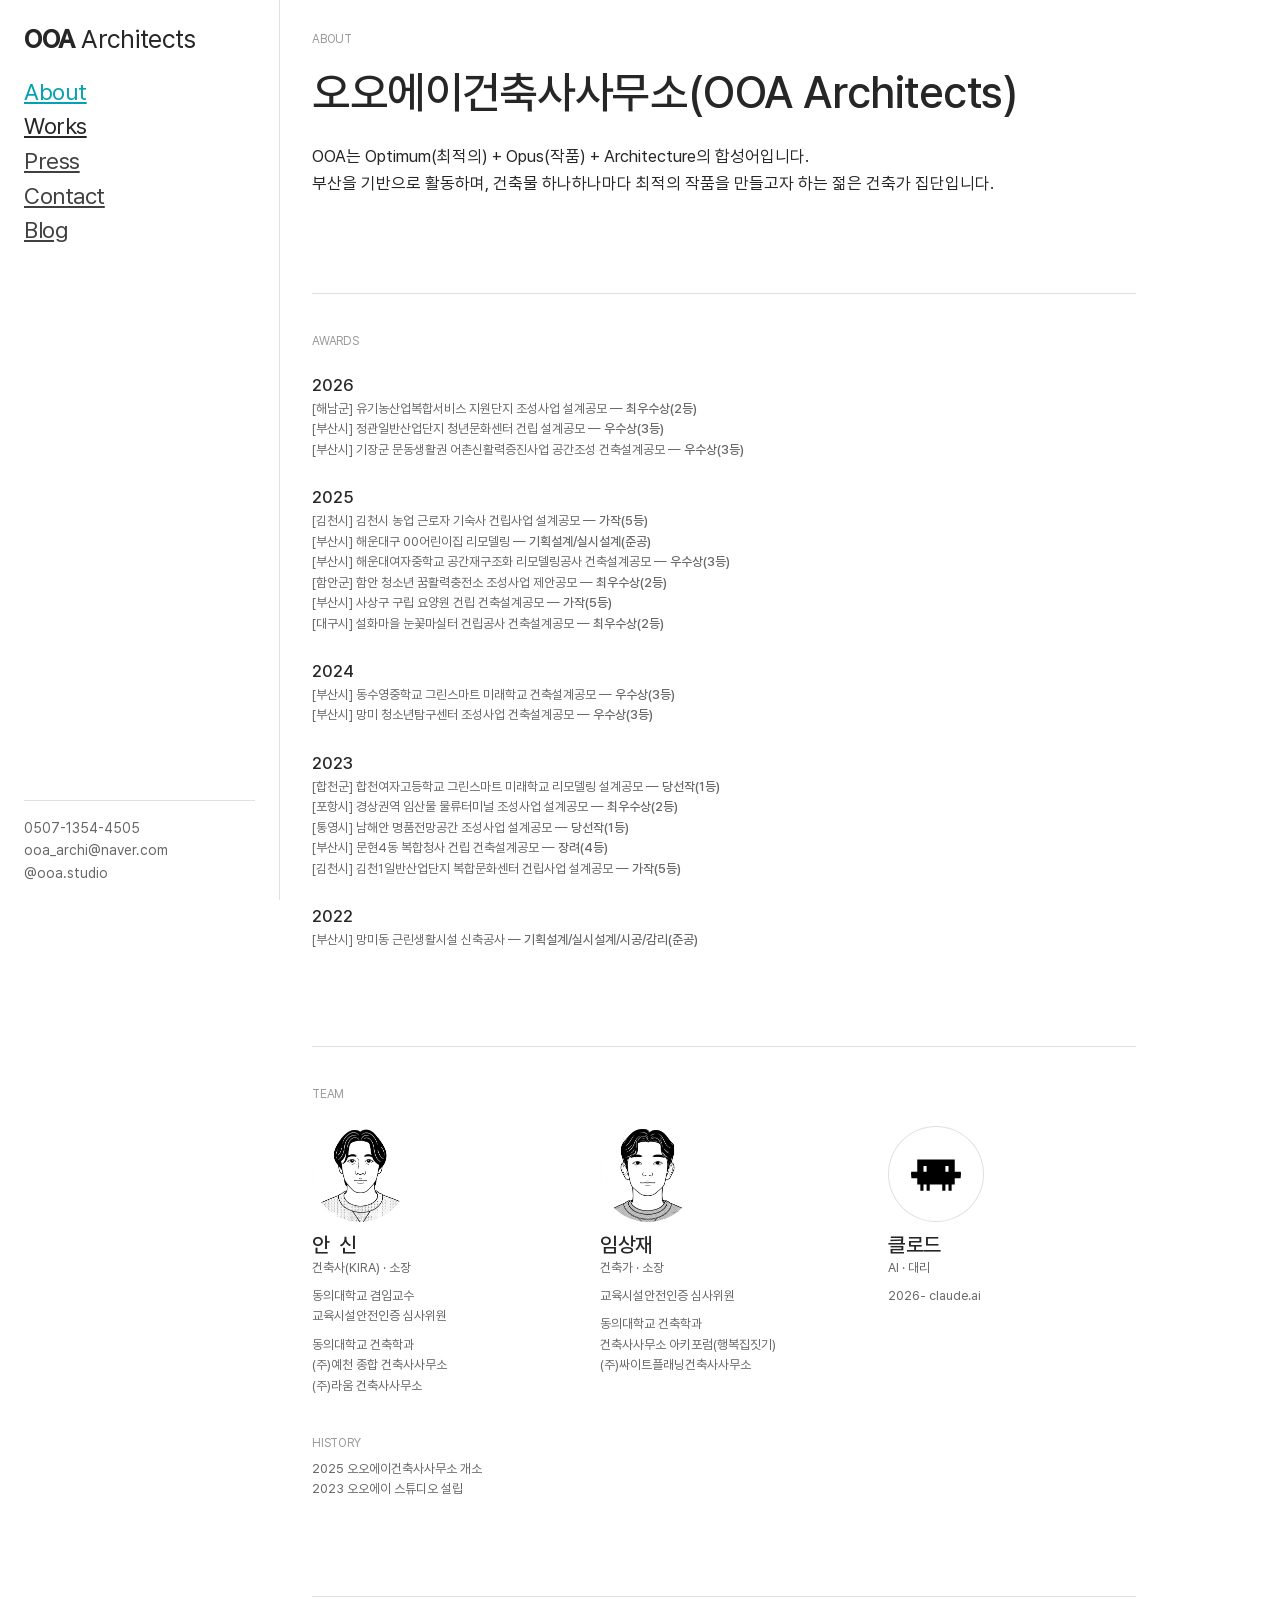
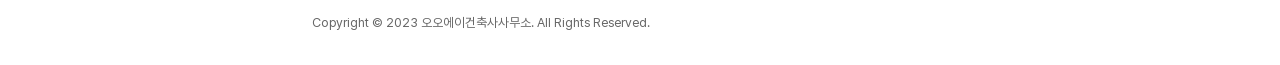
==== about.html @ 432d564a "SEO: 5개 페이지 title·description에 부산 건축설계 키워드 반영 Co-Authored-By: Claude Sonnet 5.5 <noreply@anthropic.c" ====
<!DOCTYPE html>
<html lang="ko">
<head>
  <meta charset="UTF-8" />
  <meta name="viewport" content="width=device-width, initial-scale=1.0" />
  <title>About — 부산 건축사사무소 | 오오에이건축사사무소 OOA Architects</title>
  <meta name="description" content="오오에이건축사사무소(OOA Architects) 소개. Optimum(최적의) + Opus(작품) + Architects, 부산을 기반으로 활동하는 건축사사무소의 수상 이력과 구성원을 소개합니다." />
  <link rel="canonical" href="https://www.ooa-architects.com/about.html" />

  <meta property="og:type" content="website" />
  <meta property="og:site_name" content="오오에이건축사사무소 OOA Architects" />
  <meta property="og:locale" content="ko_KR" />
  <meta property="og:url" content="https://www.ooa-architects.com/about.html" />
  <meta property="og:title" content="About — 부산 건축사사무소 | 오오에이건축사사무소 OOA Architects" />
  <meta property="og:description" content="오오에이건축사사무소(OOA Architects) 소개. Optimum(최적의) + Opus(작품) + Architects, 부산을 기반으로 활동하는 건축사사무소의 수상 이력과 구성원을 소개합니다." />
  <meta property="og:image" content="https://www.ooa-architects.com/images/brand/og-cover.jpg" />
  <meta name="twitter:card" content="summary_large_image" />
  <meta name="twitter:title" content="About — 부산 건축사사무소 | 오오에이건축사사무소 OOA Architects" />
  <meta name="twitter:description" content="부산 건축사사무소 오오에이건축사사무소(OOA Architects) 소개." />
  <meta name="twitter:image" content="https://www.ooa-architects.com/images/brand/og-cover.jpg" />

  <link rel="icon" type="image/png" sizes="32x32" href="favicon-32x32.png" />
  <link rel="icon" type="image/png" sizes="16x16" href="favicon-16x16.png" />
  <link rel="apple-touch-icon" sizes="180x180" href="apple-touch-icon.png" />

  <link rel="stylesheet" href="css/style.css" />
</head>
<body>
  <div class="app-shell">
    <button class="sidebar-toggle" aria-label="메뉴 열기" aria-expanded="false" aria-controls="sidebar">
      <span></span><span></span><span></span>
    </button>

    <aside class="sidebar" id="sidebar">
      <div class="sidebar-top">
        <a class="logo" href="./"><span class="logo-strong">OOA</span> Architects</a>
      </div>

      <nav class="nav-main" aria-label="주 메뉴">
        <a href="about.html" aria-current="page">About</a>

        <details class="nav-tree">
        <summary>Works</summary>

        <details class="nav-category">
          <summary>주거·상업시설</summary>
          <ul class="project-list">
            <li><a href="project.html#07-byeolbit-village-guesthouse">별빛마을 게스트하우스</a></li>
            <li><a href="project.html#03-wondong-second-house">원동 세컨하우스</a></li>
            <li><a href="project.html#02-hwamyeong-mixed-use-house">화명 상가주택</a></li>
            <li><a href="project.html#01-mangmi-neighborhood-facility">망미 근린생활시설</a></li>
          </ul>
        </details>

        <details class="nav-category">
          <summary>문화·커뮤니티시설</summary>
          <ul class="project-list">
            <li><a href="project.html#33-jeonggwan-youth-culture-center">정관일반산업단지 청년문화센터</a></li>
            <li><a href="project.html#32-seosan-naepo-art-village">내포-서산 창작예술촌</a></li>
            <li><a href="project.html#31-mundong-fishing-village-revitalization">문동생활권 어촌신활력증진 공간조성</a></li>
            <li><a href="project.html#26-jangma-basic-living-hub">장마면 기초생활거점</a></li>
            <li><a href="project.html#19-seolhwa-village-snow-rest-area">설화마을 눈꽃마실터</a></li>
            <li><a href="project.html#17-sancheong-happiness-culture-center">산청 행복문화센터</a></li>
            <li><a href="project.html#12-mangmi-youth-center">망미 청소년탐구센터</a></li>
            <li><a href="project.html#11-hapcheon-meteorite-crater-center">합천운석충돌구 거점센터</a></li>
            <li><a href="project.html#08-namhaean-viewpoint">남해안 명품전망공간</a></li>
            <li><a href="project.html#05-gimcheon-culture-center">김천1일반산업단지 복합문화센터</a></li>
          </ul>
        </details>

        <details class="nav-category">
          <summary>교육시설</summary>
          <ul class="project-list">
            <li><a href="project.html#29-haeundae-girls-middle-school">해운대여자중학교 공간재구조화</a></li>
            <li><a href="project.html#23-yongam-elementary-hall">용암초등학교 다목적강당</a></li>
            <li><a href="project.html#16-yangdong-elementary-hall">양동초등학교 다목적강당</a></li>
            <li><a href="project.html#15-seokgeumsan-middle-school">석금산중학교 교사동</a></li>
            <li><a href="project.html#13-dongsuyeong-middle-school">동수영중학교 그린스마트미래학교</a></li>
            <li><a href="project.html#09-hapcheon-girls-high-school">합천여자고등학교 그린스마트 미래학교</a></li>
          </ul>
        </details>

        <details class="nav-category">
          <summary>복지·돌봄시설</summary>
          <ul class="project-list">
            <li><a href="project.html#30-gimcheon-farm-worker-dormitory">농업 근로자 기숙사</a></li>
            <li><a href="project.html#28-sinseon-group-home">신선 그룹홈</a></li>
            <li><a href="project.html#27-geochang-postpartum-care-center">공공산후조리원 및 행복맘센터</a></li>
            <li><a href="project.html#25-haman-youth-dream-station">청소년 꿈활력충전소</a></li>
            <li><a href="project.html#22-sasang-nursing-home">사상구 구립요양원</a></li>
            <li><a href="project.html#21-ibanseong-welfare-center">이반성면 종합복지회관</a></li>
            <li><a href="project.html#04-namsan-silver-community">남산지구 실버커뮤니티 교류공간</a></li>
          </ul>
        </details>

        <details class="nav-category">
          <summary>공공청사·안전시설</summary>
          <ul class="project-list">
            <li><a href="project.html#24-geumseong-dong-community-center">금성동 행정복지센터</a></li>
            <li><a href="project.html#20-suyeong-dong-community-center">수영동 행정복지센터</a></li>
            <li><a href="project.html#14-sujeong-119-safety-center">수정119안전센터</a></li>
            <li><a href="project.html#06-munhyeon-complex-government-building">문현4동 복합청사</a></li>
          </ul>
        </details>

        <details class="nav-category">
          <summary>산업·물류시설</summary>
          <ul class="project-list">
            <li><a href="project.html#34-haenam-organic-industry-complex">유기농산업복합서비스 지원단지</a></li>
            <li><a href="project.html#18-sangpyeong-industrial-remodel">상평산단 휴폐업공장 리모델링</a></li>
            <li><a href="project.html#10-pohang-agri-logistics-terminal">경상권역 임산물 물류터미널</a></li>
          </ul>
        </details>

      </details>

        <a href="press.html">Press</a>
        <a href="contact.html">Contact</a>
        <a href="https://blog.naver.com/ooa_architects" target="_blank" rel="noopener noreferrer">Blog</a>
      </nav>

      <div class="sidebar-contact">
        <p>0507-1354-4505</p>
        <p><a href="mailto:ooa_archi@naver.com">ooa_archi@naver.com</a></p>
        <p><a href="https://www.instagram.com/ooa.studio" target="_blank" rel="noopener">@ooa.studio</a></p>
      </div>
    </aside>

    <main class="page-content">
      <div class="content-col">
        <section class="section" aria-label="사무소 소개">
          <p class="eyebrow">About</p>
          <h1 class="heading-lg" style="margin-top: 0.5em;">오오에이건축사사무소(OOA Architects)</h1>
          <p class="body-copy" style="margin-top: var(--space-3); word-break: keep-all; max-width: none;">
            OOA는 Optimum(최적의) + Opus(작품) + Architecture의 합성어입니다.<br />
            부산을 기반으로 활동하며, 건축물 하나하나마다 최적의 작품을 만들고자 하는 젊은 건축가 집단입니다.
          </p>
        </section>

        <hr class="divider" />

        <section class="section" aria-label="수상 이력">
          <p class="eyebrow">Awards</p>

          <div style="margin-top: var(--space-3);">
            <p class="body-copy" style="font-weight: 500;">2026</p>
            <p class="award-line small-print"><span>[해남군] 유기농산업복합서비스 지원단지 조성사업 설계공모 — <strong class="award-grade">최우수상(2등)</strong></span></p>
            <p class="award-line small-print"><span>[부산시] 정관일반산업단지 청년문화센터 건립 설계공모 — <strong class="award-grade">우수상(3등)</strong></span></p>
            <p class="award-line small-print"><span>[부산시] 기장군 문동생활권 어촌신활력증진사업 공간조성 건축설계공모 — <strong class="award-grade">우수상(3등)</strong></span></p>
          </div>

          <div style="margin-top: var(--space-3);">
            <p class="body-copy" style="font-weight: 500;">2025</p>
            <p class="award-line small-print"><span>[김천시] 김천시 농업 근로자 기숙사 건립사업 설계공모 — <strong class="award-grade">가작(5등)</strong></span></p>
            <p class="award-line small-print"><span>[부산시] 해운대구 00어린이집 리모델링 — <strong class="award-grade">기획설계/실시설계(준공)</strong></span></p>
            <p class="award-line small-print"><span>[부산시] 해운대여자중학교 공간재구조화 리모델링공사 건축설계공모 — <strong class="award-grade">우수상(3등)</strong></span></p>
            <p class="award-line small-print"><span>[함안군] 함안 청소년 꿈활력충전소 조성사업 제안공모 — <strong class="award-grade">최우수상(2등)</strong></span></p>
            <p class="award-line small-print"><span>[부산시] 사상구 구립 요양원 건립 건축설계공모 — <strong class="award-grade">가작(5등)</strong></span></p>
            <p class="award-line small-print"><span>[대구시] 설화마을 눈꽃마실터 건립공사 건축설계공모 — <strong class="award-grade">최우수상(2등)</strong></span></p>
          </div>

          <div style="margin-top: var(--space-3);">
            <p class="body-copy" style="font-weight: 500;">2024</p>
            <p class="award-line small-print"><span>[부산시] 동수영중학교 그린스마트 미래학교 건축설계공모 — <strong class="award-grade">우수상(3등)</strong></span></p>
            <p class="award-line small-print"><span>[부산시] 망미 청소년탐구센터 조성사업 건축설계공모 — <strong class="award-grade">우수상(3등)</strong></span></p>
          </div>

          <div style="margin-top: var(--space-3);">
            <p class="body-copy" style="font-weight: 500;">2023</p>
            <p class="award-line small-print"><span>[합천군] 합천여자고등학교 그린스마트 미래학교 리모델링 설계공모 — <strong class="award-grade">당선작(1등)</strong></span></p>
            <p class="award-line small-print"><span>[포항시] 경상권역 임산물 물류터미널 조성사업 설계공모 — <strong class="award-grade">최우수상(2등)</strong></span></p>
            <p class="award-line small-print"><span>[통영시] 남해안 명품전망공간 조성사업 설계공모 — <strong class="award-grade">당선작(1등)</strong></span></p>
            <p class="award-line small-print"><span>[부산시] 문현4동 복합청사 건립 건축설계공모 — <strong class="award-grade">장려(4등)</strong></span></p>
            <p class="award-line small-print"><span>[김천시] 김천1일반산업단지 복합문화센터 건립사업 설계공모 — <strong class="award-grade">가작(5등)</strong></span></p>
          </div>

          <div style="margin-top: var(--space-3);">
            <p class="body-copy" style="font-weight: 500;">2022</p>
            <p class="award-line small-print"><span>[부산시] 망미동 근린생활시설 신축공사 — <strong class="award-grade">기획설계/실시설계/시공/감리(준공)</strong></span></p>
          </div>
        </section>

        <hr class="divider" />

        <section class="section" aria-label="팀 소개">
          <p class="eyebrow">Team</p>

          <div class="team-row" style="margin-top: var(--space-3);">
            <div>
              <img class="team-avatar" src="images/team/ahn-shin.png" alt="안신" />
              <h3 class="heading-md" style="font-size: 1.3rem;">안&nbsp;&nbsp;신</h3>
              <p class="small-print">건축사(KIRA) · 소장</p>
              <p class="small-print" style="margin-top: var(--space-1);">동의대학교 겸임교수</p>
              <p class="small-print">교육시설안전인증 심사위원</p>
              <p class="small-print" style="margin-top: var(--space-1);">동의대학교 건축학과</p>
              <p class="small-print">(주)예천 종합 건축사사무소</p>
              <p class="small-print">(주)라움 건축사사무소</p>
            </div>

            <div>
              <img class="team-avatar" src="images/team/lim-sangjae.png" alt="임상재" />
              <h3 class="heading-md" style="font-size: 1.3rem;">임상재</h3>
              <p class="small-print">건축가 · 소장</p>
              <p class="small-print" style="margin-top: var(--space-1);">교육시설안전인증 심사위원</p>
              <p class="small-print" style="margin-top: var(--space-1);">동의대학교 건축학과</p>
              <p class="small-print">건축사사무소 아키포럼(행복집짓기)</p>
              <p class="small-print">(주)싸이트플래닝건축사사무소</p>
            </div>

            <div>
              <img class="team-avatar" src="images/team/claude.svg" alt="클로드" style="background-color: #ffffff; border: 1px solid var(--c-line); padding: 22px; box-sizing: border-box;" />
              <h3 class="heading-md" style="font-size: 1.3rem;">클로드</h3>
              <p class="small-print">AI · 대리</p>
              <p class="small-print" style="margin-top: var(--space-1);">2026- claude.ai</p>
            </div>
          </div>

          <div style="margin-top: var(--space-4);">
            <p class="eyebrow">History</p>
            <p class="small-print" style="margin-top: var(--space-1);">2025 오오에이건축사사무소 개소</p>
            <p class="small-print">2023 오오에이 스튜디오 설립</p>
          </div>
        </section>

        <footer class="site-footer">
          <p class="small-print">Copyright © 2023 오오에이건축사사무소. All Rights Reserved.</p>
        </footer>
      </div>
    </main>
  </div>

  <script src="js/main.js"></script>
</body>
</html>
---- css/style.css ----
/* ==========================================================================
   OOA Architects — Stylesheet
   Pretendard (self-hosted, Korean-optimized subset) drives all site
   typography — headings, body copy, and UI chrome alike.
   Fixed left sidebar + main content shell. No build tooling — plain CSS.
   ========================================================================== */

@font-face {
  font-family: "Pretendard";
  src: url("../fonts/pretendard/Pretendard-Regular.woff2") format("woff2");
  font-weight: 400;
  font-style: normal;
  font-display: swap;
}

@font-face {
  font-family: "Pretendard";
  src: url("../fonts/pretendard/Pretendard-Medium.woff2") format("woff2");
  font-weight: 500;
  font-style: normal;
  font-display: swap;
}

/* ---------- Design Tokens ---------- */
:root {
  /* Background: pure white. Text hierarchy via black opacity steps. */
  --c-bg: #ffffff;
  --c-text-1: rgba(0, 0, 0, 0.85); /* primary */
  --c-text-2: rgba(0, 0, 0, 0.75); /* secondary */
  --c-text-3: rgba(0, 0, 0, 0.6);  /* tertiary */
  --c-text-4: rgba(0, 0, 0, 0.4);  /* muted */
  --c-text-5: rgba(0, 0, 0, 0.25); /* faint */
  --c-line: rgba(0, 0, 0, 0.12);

  /* Accents — used sparingly */
  --c-teal: #04a1b2;
  --c-accent: #edff07;
  --c-chip-bg: rgba(0, 0, 0, 0.85);

  /* Typography */
  --font-mono: "Pretendard", ui-monospace, "SFMono-Regular", Menlo, monospace;
  --font-sans: "Pretendard", -apple-system, "Helvetica Neue", Arial, "Malgun Gothic",
    "Apple SD Gothic Neo", sans-serif;

  /* Spacing */
  --space-1: 0.5rem;
  --space-2: 1rem;
  --space-3: 1.5rem;
  --space-4: 2.5rem;
  --space-5: 4rem;
  --space-6: 6rem;

  /* Layout */
  --sidebar-w: 280px;
  --content-max: 900px;
}

/* ---------- Reset ---------- */
*,
*::before,
*::after {
  box-sizing: border-box;
}

html {
  scroll-behavior: smooth;
}

body {
  margin: 0;
  font-family: var(--font-mono);
  font-size: 1.1rem;
  line-height: 1.2;
  background-color: var(--c-bg);
  color: var(--c-text-1);
  font-weight: 400;
  -webkit-font-smoothing: antialiased;
}

img,
svg {
  max-width: 100%;
  display: block;
}

a {
  color: inherit;
  text-decoration: none;
}

ul {
  list-style: none;
  margin: 0;
  padding: 0;
}

h1,
h2,
h3,
h4,
p,
dl,
dd {
  margin: 0;
}

.visually-hidden {
  position: absolute;
  width: 1px;
  height: 1px;
  padding: 0;
  margin: -1px;
  overflow: hidden;
  clip: rect(0, 0, 0, 0);
  white-space: nowrap;
  border: 0;
}

/* ---------- Intro Splash (index.html only) ---------- */
.intro-splash {
  position: fixed;
  inset: 0;
  z-index: 999;
  display: flex;
  align-items: center;
  justify-content: center;
  background-color: #e8c65a;
  cursor: pointer;
  transition: opacity 0.6s ease, visibility 0.6s ease;
}

.intro-splash.is-hidden {
  opacity: 0;
  visibility: hidden;
  pointer-events: none;
}

.intro-dot {
  position: absolute;
  top: clamp(1.25rem, 4vw, 2.5rem);
  right: clamp(1.25rem, 4vw, 2.5rem);
  width: clamp(1.25rem, 3vw, 2rem);
  height: clamp(1.25rem, 3vw, 2rem);
  border-radius: 50%;
  background-color: #000;
  opacity: 0;
  transform: scale(0.4);
  transition: opacity 0.4s ease, transform 0.4s ease;
}

.intro-splash.is-dot-revealed .intro-dot {
  opacity: 1;
  transform: scale(1);
}

.intro-lines {
  text-align: left;
}

.intro-line {
  font-family: var(--font-sans);
  font-size: clamp(5rem, 18vw, 12rem);
  line-height: 1.05;
  letter-spacing: -0.01em;
  white-space: nowrap;
}

.intro-strong {
  font-weight: 700;
  color: #000;
}

.intro-light {
  font-weight: 400;
  color: transparent;
  -webkit-text-stroke: 1.5px #000;
  opacity: 0;
  transform: translateX(-0.3em);
  transition: opacity 0.7s ease, transform 0.7s ease;
}

.intro-splash.is-revealed .intro-light {
  opacity: 1;
  transform: translateX(0);
}

@media (max-width: 640px) {
  .intro-line {
    font-size: clamp(2.5rem, 16.7vw, 7rem);
    white-space: nowrap;
  }

  .intro-light {
    -webkit-text-stroke: 1px #000;
  }
}

@media (prefers-reduced-motion: reduce) {
  .intro-splash,
  .intro-light {
    transition: none !important;
  }
}

/* 수상 등급(우수상(3등) 등)만 한 단계(Medium)만 진하게 — 자연스러운 강조 */
.award-line .award-grade {
  font-weight: 500;
}

.award-line {
  display: flex;
  gap: var(--space-2);
  white-space: nowrap;
  overflow-x: auto;
}

.award-line.small-print {
  max-width: none;
}

.award-line span {
  flex-shrink: 0;
}

.award-date {
  flex: 0 0 3rem;
  color: var(--c-text-4);
}

.team-row {
  display: flex;
  flex-wrap: wrap;
  gap: var(--space-4);
}

.team-row > div {
  flex: 1 1 240px;
  min-width: 200px;
}

.team-avatar {
  width: 96px;
  height: 96px;
  border-radius: 50%;
  object-fit: cover;
  margin-bottom: 0.67rem;
}

/* ---------- Typography helpers ---------- */
.eyebrow {
  font-family: var(--font-mono);
  font-size: 0.75rem;
  letter-spacing: -0.02em;
  text-transform: uppercase;
  color: var(--c-text-4);
}

.heading-xl {
  font-family: var(--font-sans);
  font-size: clamp(2.25rem, 5vw + 1rem, 4.2rem);
  font-weight: 500;
  letter-spacing: -0.01em;
  line-height: 1.1;
  color: var(--c-text-1);
}

.heading-lg {
  font-family: var(--font-sans);
  font-size: clamp(1.75rem, 3vw + 1rem, 2.75rem);
  font-weight: 500;
  letter-spacing: -0.01em;
  line-height: 1.15;
  color: var(--c-text-1);
}

.heading-md {
  font-family: var(--font-sans);
  font-size: 2rem;
  font-weight: 500;
  letter-spacing: -0.01em;
  line-height: 1.2;
  color: var(--c-text-1);
}

/* Reading body copy — Archivo, comfortable line-height. Mono is reserved
   for UI chrome (nav, meta lists, labels, captions, small print). */
.body-copy {
  font-family: var(--font-sans);
  font-weight: 400;
  font-size: 1.05rem;
  line-height: 1.6;
  color: var(--c-text-1);
  max-width: 62ch;
}

/* Small print / disclaimers — stays on mono, sized like other UI chrome */
.small-print {
  font-family: var(--font-mono);
  font-size: 0.8rem;
  line-height: 1.6;
  color: var(--c-text-3);
  max-width: 62ch;
}

/* Signature accent chip: black bg + yellow-green text.
   Reserved for rare moments — the sidebar category tags and one hero
   accent on the homepage. Everyday repeated labels use .tag-label instead. */
.tag-chip {
  display: inline-block;
  background-color: var(--c-chip-bg);
  color: var(--c-accent);
  padding: 0.1em 0.4em;
  font-size: 0.65rem;
  letter-spacing: -0.01em;
}

/* Quiet label variant for repeated per-item tags (project archive entries).
   No accent background — plain uppercase text with a hairline underline. */
.tag-label {
  display: inline-block;
  color: var(--c-text-3);
  padding: 0.1em 0;
  font-size: 0.65rem;
  letter-spacing: 0.02em;
  text-transform: uppercase;
  border-bottom: 1px solid var(--c-line);
}

/* ---------- App Shell ---------- */
.app-shell {
  display: block;
}

/* ---------- Sidebar ---------- */
.sidebar {
  position: fixed;
  inset: 0 auto 0 0;
  width: var(--sidebar-w);
  height: 100vh;
  overflow-y: auto;
  background-color: var(--c-bg);
  border-right: 1px solid var(--c-line);
  padding: var(--space-3) var(--space-3) var(--space-2);
  display: flex;
  flex-direction: column;
  z-index: 100;
}

.sidebar-top {
  display: flex;
  align-items: center;
  justify-content: space-between;
  margin-bottom: var(--space-3);
}

.logo {
  font-family: var(--font-sans);
  font-size: 1.6rem;
  font-weight: 400;
  letter-spacing: -0.01em;
  color: var(--c-text-1);
}

.logo-strong {
  font-weight: 700;
}

.sidebar-toggle {
  display: none;
  width: 2rem;
  height: 2rem;
  border: none;
  background: none;
  cursor: pointer;
  flex-direction: column;
  justify-content: center;
  gap: 5px;
  padding: 0;
}

.sidebar-toggle span {
  display: block;
  height: 1px;
  width: 100%;
  background-color: var(--c-text-1);
  transition: transform 0.2s ease, opacity 0.2s ease;
}

.sidebar-toggle[aria-expanded="true"] span:nth-child(1) {
  transform: translateY(6px) rotate(45deg);
}

.sidebar-toggle[aria-expanded="true"] span:nth-child(2) {
  opacity: 0;
}

.sidebar-toggle[aria-expanded="true"] span:nth-child(3) {
  transform: translateY(-6px) rotate(-45deg);
}

/* ---------- Sidebar Nav Tree ---------- */
.nav-main {
  flex: 1;
  display: flex;
  flex-direction: column;
  gap: 0.4em;
}

.nav-main > a {
  font-size: 23px;
  letter-spacing: -0.02em;
  text-decoration: underline;
  text-underline-offset: 2px;
  color: var(--c-text-2);
}

.nav-main > a[aria-current="page"],
.nav-main > a:hover,
.nav-main > a:focus-visible {
  color: var(--c-teal);
}

.nav-tree > summary,
.nav-category > summary {
  cursor: pointer;
  font-family: var(--font-mono);
  list-style: none;
}

.nav-tree > summary::-webkit-details-marker,
.nav-category > summary::-webkit-details-marker {
  display: none;
}

.nav-tree > summary {
  font-size: 23px;
  letter-spacing: -0.02em;
  text-decoration: underline;
  text-underline-offset: 2px;
  color: var(--c-text-1);
  padding: 0;
}

.category-list {
  padding-left: 0.75rem;
  border-left: 1px solid var(--c-line);
  margin-top: 0.25em;
}

.nav-category > summary {
  font-size: 16px;
  letter-spacing: -0.02em;
  line-height: 1.5;
  text-decoration: underline;
  text-underline-offset: 2px;
  color: var(--c-text-2);
  padding: 0.3em 0;
}

.nav-category:not([open]) > summary::marker {
  content: "";
}

.project-list {
  padding-left: 0.9rem;
  display: flex;
  flex-direction: column;
}

.project-list li a {
  display: block;
  font-size: 14px;
  letter-spacing: -0.02em;
  line-height: 1.5;
  color: inherit;
  color: var(--c-text-2);
  padding: 0.15em 0.3em;
  margin-inline-start: -0.3em;
  border-radius: 2px;
  transition: color 0.15s ease, background-color 0.15s ease, padding-inline-start 0.15s ease;
}

/* Quiet hover state — a soft tint + indent + teal text. The loud
   black-chip/yellow-green treatment is reserved for rare accent moments
   (nav category chips, single hero label), not a frequent hover state. */
.project-list li a:hover,
.project-list li a:focus-visible {
  background-color: rgba(0, 0, 0, 0.05);
  color: var(--c-teal);
  padding-inline-start: 0.6em;
}

/* ---------- Sidebar Contact Block (pinned bottom) ---------- */
.sidebar-contact {
  margin-top: var(--space-3);
  padding-top: var(--space-2);
  border-top: 1px solid var(--c-line);
  font-size: 14px;
  line-height: 1.6;
  color: var(--c-text-3);
}

.sidebar-contact a {
  color: var(--c-text-3);
}

.sidebar-contact a:hover,
.sidebar-contact a:focus-visible {
  color: var(--c-teal);
}

/* ---------- Main Content ---------- */
.page-content {
  margin-left: var(--sidebar-w);
  padding: 2rem;
  min-height: 100vh;
}

.content-col {
  max-width: 88%;
  width: 100%;
}

@media (max-width: 900px) {
  .content-col {
    max-width: 100%;
  }
}

.section {
  margin-bottom: var(--space-6);
}

/* ---------- Site Footer ---------- */
.site-footer {
  margin-top: var(--space-5);
  padding-top: var(--space-2);
  border-top: 1px solid var(--c-line);
}

/* Home page: sparse-by-design layout (H1 + one hero visual). Center the
   block vertically on larger screens so the space reads as intentional
   minimalism rather than an unfinished page. */
@media (min-width: 900px) {
  .page-content--home {
    display: flex;
    align-items: center;
    min-height: 100vh;
  }
}

.home-intro {
  margin-bottom: var(--space-5);
}

.divider {
  border: none;
  border-top: 1px solid var(--c-line);
  margin: var(--space-4) 0;
}

/* ---------- Press (press.html) ----------
   utaa.co.kr/news 레이아웃 참고: 좌측 날짜 | 제목 | 우측 회색 출처,
   그 아래 우측 정렬 대형 썸네일(클릭 시 기사/영상으로 이동), 가는 구분선 */
.press-list {
  list-style: none;
  margin-top: var(--space-5);
  padding: 0;
}

.press-item {
  display: grid;
  grid-template-columns: 8rem 1fr auto;
  column-gap: var(--space-3);
  align-items: baseline;
  padding: var(--space-4) 0;
  border-top: 1px solid var(--c-line);
}

.press-item:last-child {
  border-bottom: 1px solid var(--c-line);
}

.press-date {
  font-size: 0.9rem;
  color: var(--c-text-3);
  white-space: nowrap;
}

.press-title {
  font-size: 1rem;
  font-weight: 500;
  line-height: 1.5;
}

.press-title a {
  color: var(--c-text-1);
  text-decoration: none;
}

.press-title a:hover {
  text-decoration: underline;
  text-underline-offset: 3px;
}

.press-source {
  font-size: 0.9rem;
  color: var(--c-text-4);
  text-align: right;
  white-space: nowrap;
}

.press-source a {
  color: inherit;
  text-decoration: none;
}

.press-source a:hover {
  color: var(--c-text-1);
}

.press-thumb {
  grid-column: 2 / -1;
  justify-self: end;
  display: block;
  width: min(100%, 22rem);
  margin-top: var(--space-3);
}

.press-thumb img {
  display: block;
  width: 100%;
  aspect-ratio: 16 / 10;
  object-fit: cover;
}

@media (max-width: 640px) {
  .press-item {
    grid-template-columns: 1fr;
    row-gap: 0.4em;
  }

  .press-source {
    text-align: left;
  }

  .press-thumb {
    grid-column: 1 / -1;
    width: 100%;
  }
}

/* ---------- Placeholder Surface: shared "atelier placeholder" treatment ----------
   Every real-image slot (hero, gallery tiles) is a richer, multi-stop
   gradient with a faint fine-line architectural overlay — read as an
   intentional drafting/blueprint motif, not a loading skeleton.
   .contact-map is excluded: it now holds a real embedded map. */
.hero-visual,
.slide {
  position: relative;
  overflow: hidden;
}

.hero-visual::before,
.slide::before {
  content: "";
  position: absolute;
  inset: 0;
  background-image:
    repeating-linear-gradient(90deg, rgba(255, 255, 255, 0.1) 0, rgba(255, 255, 255, 0.1) 1px, transparent 1px, transparent 48px),
    repeating-linear-gradient(0deg, rgba(255, 255, 255, 0.07) 0, rgba(255, 255, 255, 0.07) 1px, transparent 1px, transparent 48px),
    repeating-linear-gradient(45deg, rgba(255, 255, 255, 0.06) 0, rgba(255, 255, 255, 0.06) 1px, transparent 1px, transparent 96px);
  pointer-events: none;
}

/* ---------- Home Hero ---------- */
.hero-tagline {
  margin-bottom: var(--space-3);
}

.hero-visual {
  display: block;
  aspect-ratio: 4 / 3;
  width: 100%;
  margin-top: var(--space-4);
  border-radius: 2px;
  background: var(--c-bg);
  transition: transform 0.4s ease;
}

/* object-fit: contain on .hero-visual-img can leave letterbox strips beside
   portrait photos — keep those strips plain (page background, no texture)
   instead of the placeholder gradient/line-grid used elsewhere. */
.hero-visual::before {
  display: none;
}

/* Match the aspect ratio used by each project's own gallery (.slideshow)
   so the home hero reads at the same size as the other Op. main images. */
@media (min-width: 768px) {
  .hero-visual {
    aspect-ratio: 16 / 10;
  }
}

.hero-visual:hover,
.hero-visual:focus-visible {
  transform: scale(1.015);
}

.hero-visual .hero-visual-label {
  position: absolute;
  left: var(--space-2);
  bottom: var(--space-2);
  z-index: 1;
  color: #fff;
  font-family: var(--font-mono);
  font-size: 0.78rem;
  letter-spacing: -0.01em;
  text-shadow: 0 1px 4px rgba(0, 0, 0, 0.7);
  opacity: 0;
  transition: opacity 0.2s ease;
  pointer-events: none;
}

.hero-visual:hover .hero-visual-label,
.hero-visual:focus-visible .hero-visual-label {
  opacity: 1;
}

/* Per-project gallery caption — same hover-reveal white text treatment as
   the cover image, shown above the slide-dots strip regardless of which
   photo is active. */
.slideshow .slide-caption {
  position: absolute;
  left: var(--space-2);
  top: var(--space-2);
  z-index: 3;
  color: #fff;
  font-family: var(--font-mono);
  font-size: 0.78rem;
  letter-spacing: -0.01em;
  text-shadow: 0 1px 4px rgba(0, 0, 0, 0.7);
  opacity: 0;
  transition: opacity 0.2s ease;
  pointer-events: none;
}

.slideshow:hover .slide-caption,
.slideshow:focus-within .slide-caption {
  opacity: 1;
}

/* ---------- Project Gallery Slideshow ----------
   One large image shown at a time with prev/next controls + dots.
   Slides reuse the tile-a..tile-d placeholder gradient variants for
   visual variety, and the shared "atelier placeholder" line overlay
   (see .slide in the Placeholder Surface rule above). */
.slideshow {
  position: relative;
  overflow: hidden;
  border-radius: 2px;
  aspect-ratio: 4 / 3;
  touch-action: pan-y;
}

@media (min-width: 768px) {
  .slideshow {
    aspect-ratio: 16 / 10;
  }
}

.slideshow:focus-visible {
  outline: 2px solid var(--c-teal);
  outline-offset: 2px;
}

.slideshow-track {
  display: flex;
  width: 100%;
  height: 100%;
  transform: translateX(calc(var(--active, 0) * -100%));
  transition: transform 0.4s ease;
}

.slide {
  flex: 0 0 100%;
  width: 100%;
  height: 100%;
  display: flex;
  align-items: flex-end;
  padding: var(--space-1);
}

.slide .slide-index {
  position: relative;
  z-index: 1;
  font-size: 0.7rem;
  color: rgba(255, 255, 255, 0.85);
}

/* Real project photographs sit above the placeholder line-grid (.slide::before)
   and below the legibility scrim (.slide::after) so the index label stays readable. */
.slide-img,
.hero-visual-img {
  position: absolute;
  inset: 0;
  width: 100%;
  height: 100%;
  object-fit: cover;
}

/* Home hero auto-slideshow — cross-fades between stacked images instead of
   the prev/next track transform used by the project gallery slideshows.
   object-fit: contain (rather than cover) keeps the full portrait photo
   visible with letterboxing on the sides, instead of cropping top/bottom. */
.hero-visual-img {
  opacity: 0;
  object-fit: contain;
  transition: opacity 0.8s ease;
}

.hero-visual-img.is-active {
  opacity: 1;
}

.slide::after {
  content: "";
  position: absolute;
  inset: 0;
  background: linear-gradient(180deg, rgba(0, 0, 0, 0) 50%, rgba(0, 0, 0, 0.45) 100%);
}

/* Prev / next click zones — invisible left/right halves over the image
   itself, no arrow glyphs. Dots sit above them (higher z-index) so the
   dot strip stays independently clickable. */
.slide-zone {
  position: absolute;
  top: 0;
  bottom: 0;
  width: 50%;
  z-index: 2;
  border: none;
  background: transparent;
  cursor: pointer;
  padding: 0;
}

.slide-zone-prev {
  left: 0;
}

.slide-zone-next {
  right: 0;
}

/* Dots — small, but with an enlarged invisible hit area for touch. */
.slide-dots {
  position: absolute;
  left: 0;
  right: 0;
  bottom: var(--space-1);
  z-index: 3;
  display: flex;
  justify-content: center;
  gap: 0.6em;
}

.slide-dot {
  position: relative;
  width: 8px;
  height: 8px;
  min-width: 8px;
  padding: 0;
  border: none;
  border-radius: 50%;
  background-color: rgba(255, 255, 255, 0.45);
  cursor: pointer;
}

.slide-dot::before {
  content: "";
  position: absolute;
  inset: -14px;
}

.slide-dot:hover,
.slide-dot:focus-visible {
  background-color: rgba(255, 255, 255, 0.75);
}

.slide-dot.is-active {
  background-color: var(--c-teal);
}

.tile-a {
  background: linear-gradient(155deg, #131211 0%, #3a352e 45%, #6c6153 78%, #9c8f7c 100%);
}

.tile-b {
  background: linear-gradient(155deg, #0e1719 0%, #163a40 42%, #04a1b2 76%, #7fd7df 100%);
}

.tile-c {
  background: linear-gradient(155deg, #0c0c0c 0%, #2a2a2a 38%, #565656 70%, #8c8c8c 100%);
}

.tile-d {
  background: linear-gradient(155deg, #1a1815 0%, #3f382c 42%, #6e6250 74%, #a89a86 100%);
}

/* ---------- Project Detail (two-column, project.html) ---------- */
.project-entry {
  padding-bottom: var(--space-5);
  margin-bottom: var(--space-5);
  border-bottom: 1px solid var(--c-line);
}

.project-entry:last-child {
  border-bottom: none;
}

.project-entry-title {
  margin-bottom: var(--space-3);
}

.project-entry-grid {
  display: grid;
  grid-template-columns: 1fr;
  gap: var(--space-3);
}

@media (min-width: 768px) {
  .project-entry-grid {
    grid-template-columns: minmax(180px, 200px) 1fr;
    gap: var(--space-4);
  }
}

.project-meta-list {
  font-size: 0.85rem;
  line-height: 1.6;
}

.project-meta-list dt {
  color: var(--c-text-4);
  letter-spacing: -0.02em;
}

.project-meta-list dd {
  color: var(--c-text-1);
  margin-bottom: 0.75em;
}

.archive-index {
  display: flex;
  flex-wrap: wrap;
  gap: 0.5em 1em;
  margin-bottom: var(--space-4);
  font-size: 0.75rem;
}

.archive-index a {
  color: var(--c-text-3);
  text-decoration: underline;
  text-underline-offset: 2px;
}

.archive-index a:hover,
.archive-index a:focus-visible {
  color: var(--c-teal);
}

/* ---------- Contact ---------- */
.contact-grid {
  display: grid;
  gap: var(--space-3);
}

@media (min-width: 640px) {
  .contact-grid {
    grid-template-columns: repeat(2, 1fr);
  }
}

.contact-block dt {
  font-size: 0.75rem;
  letter-spacing: -0.02em;
  text-transform: uppercase;
  color: var(--c-text-4);
  margin-bottom: 0.3em;
}

.contact-block dd {
  font-size: 1rem;
  color: var(--c-text-1);
}

.contact-map {
  position: relative; /* 컬러 핀/블럭 오버레이의 기준 */
  margin-top: var(--space-4);
  aspect-ratio: 16 / 6;
  border-radius: 2px;
  overflow: hidden;
  border: 1px solid var(--c-line);
}

/* 핀 위 사무소명 라벨 — 핀(높이 42px) 바로 위에 검정 칩으로 표기 */
.contact-map-label {
  position: absolute;
  left: 50%;
  top: 50%;
  transform: translate(-50%, calc(-100% - 48px));
  padding: 0.3em 0.7em;
  font-size: 13px;
  letter-spacing: -0.02em;
  white-space: nowrap;
  color: #fff;
  background-color: var(--c-chip-bg);
  border-radius: 2px;
  pointer-events: none;
  box-shadow: 0 2px 4px rgba(0, 0, 0, 0.25);
}

/* 흑백 지도 위 컬러 유지 핀 — 임베드 지도는 조회 주소를 정중앙에 두므로
   컨테이너 중앙에 핀 끝이 오도록 배치. 지도 조작을 막지 않게 클릭 통과 */
.contact-map-pin {
  position: absolute;
  left: 50%;
  top: 50%;
  width: 30px;
  height: 42px;
  transform: translate(-50%, -100%);
  pointer-events: none;
  filter: drop-shadow(0 2px 3px rgba(0, 0, 0, 0.35));
}

.contact-map-pin svg {
  display: block;
  width: 100%;
  height: 100%;
}

.contact-map iframe {
  display: block;
  width: 100%;
  height: 100%;
  filter: grayscale(1); /* 지도를 흑백으로 — 사이트의 모노크롬 톤 유지 */
  border: 0;
}

/* ---------- Links / Buttons ---------- */
.link-underline {
  text-decoration: underline;
  text-underline-offset: 3px;
}

.link-underline:hover,
.link-underline:focus-visible {
  color: var(--c-teal);
}

/* ---------- Mobile Layout ---------- */
@media (max-width: 767px) {
  /* Lives outside <aside class="sidebar"> so it stays visible even while
     the sidebar itself is translated off-screen (closed state). */
  .sidebar-toggle {
    display: inline-flex;
    position: fixed;
    top: var(--space-2);
    left: var(--space-2);
    z-index: 200;
    width: 2.75rem;
    height: 2.75rem;
    background-color: var(--c-bg);
    border: 1px solid var(--c-line);
    border-radius: 2px;
  }

  .sidebar-toggle span {
    width: 60%;
    margin: 0 auto;
  }

  .sidebar {
    position: fixed;
    width: min(85vw, 320px);
    transform: translateX(-100%);
    transition: transform 0.25s ease;
    box-shadow: 0 0 0 100vmax rgba(0, 0, 0, 0);
  }

  .sidebar.is-open {
    transform: translateX(0);
    box-shadow: 0 0 0 100vmax rgba(0, 0, 0, 0.25);
  }

  .page-content {
    margin-left: 0;
    padding: 4.5rem 1.25rem 2rem;
  }

  .sidebar-top {
    margin-bottom: var(--space-2);
  }
}

@media (min-width: 768px) {
  .sidebar-toggle {
    display: none;
  }
}

/* ---------- Focus visibility ---------- */
a:focus-visible,
button:focus-visible,
summary:focus-visible {
  outline: 2px solid var(--c-teal);
  outline-offset: 2px;
}
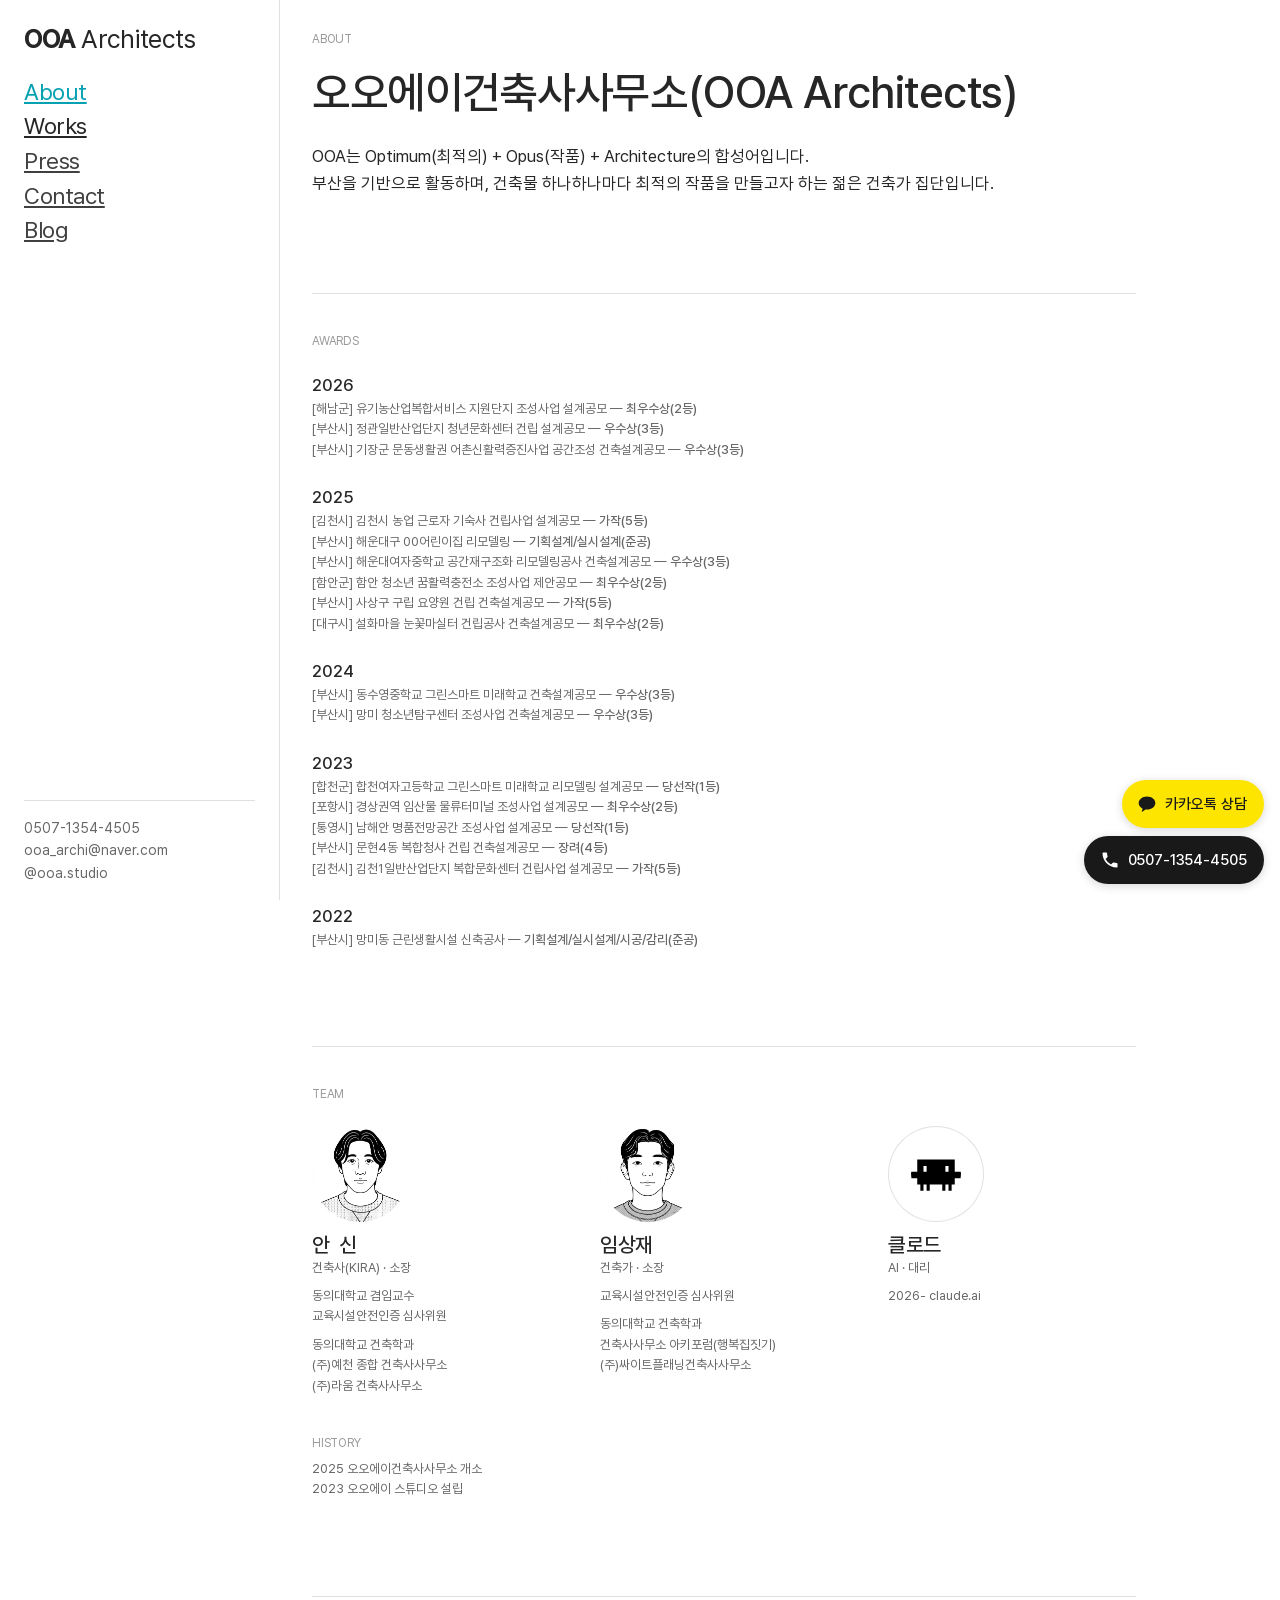
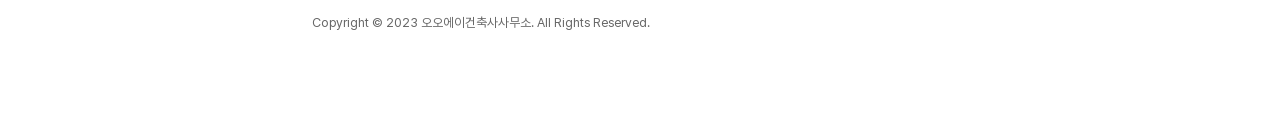
==== commit c72a1011: "카카오톡·전화 바로 상담 버튼 추가 — 5개 페이지 오른쪽 아래 고정, 문의 페이지 상단 큰 버튼, JSON-LD contactPoint Co-Authored-By: Claude " ====
--- a/about.html
+++ b/about.html
@@ -19,9 +19,15 @@
   <meta name="twitter:description" content="부산 건축사사무소 오오에이건축사사무소(OOA Architects) 소개." />
   <meta name="twitter:image" content="https://www.ooa-architects.com/images/brand/og-cover.jpg" />
 
-  <link rel="icon" type="image/png" sizes="32x32" href="favicon-32x32.png" />
-  <link rel="icon" type="image/png" sizes="16x16" href="favicon-16x16.png" />
-  <link rel="apple-touch-icon" sizes="180x180" href="apple-touch-icon.png" />
+  <link rel="icon" href="favicon.ico" sizes="16x16 32x32 48x48" />
+  <link rel="icon" type="image/png" sizes="512x512" href="favicon-ooa-20261109-512.png" />
+  <link rel="icon" type="image/png" sizes="192x192" href="favicon-ooa-20261109-192.png" />
+  <link rel="icon" type="image/png" sizes="96x96" href="favicon-ooa-20261109-96.png" />
+  <link rel="icon" type="image/png" sizes="48x48" href="favicon-ooa-20261109-48.png" />
+  <link rel="icon" type="image/png" sizes="32x32" href="favicon-ooa-20261109-32.png" />
+  <link rel="icon" type="image/png" sizes="16x16" href="favicon-ooa-20261109-16.png" />
+  <link rel="apple-touch-icon" sizes="180x180" href="apple-touch-icon-ooa-20261109.png" />
+  <link rel="manifest" href="site-ooa-20261109.webmanifest" />
 
   <link rel="stylesheet" href="css/style.css" />
 </head>
@@ -71,6 +77,7 @@
         <details class="nav-category">
           <summary>교육시설</summary>
           <ul class="project-list">
+            <li><a href="project.html#35-songji-elementary-school">송지초등학교 공간재구조화 교사동 개축</a></li>
             <li><a href="project.html#29-haeundae-girls-middle-school">해운대여자중학교 공간재구조화</a></li>
             <li><a href="project.html#23-yongam-elementary-hall">용암초등학교 다목적강당</a></li>
             <li><a href="project.html#16-yangdong-elementary-hall">양동초등학교 다목적강당</a></li>
@@ -229,6 +236,22 @@
     </main>
   </div>
 
+  <!-- 상담 바로가기 (오른쪽 아래 고정) -->
+  <nav class="consult-float" aria-label="상담 바로가기">
+    <a class="consult-btn consult-btn--kakao" href="https://pf.kakao.com/_xjDpQn/chat" target="_blank" rel="noopener" aria-label="카카오톡 상담 (새 창)">
+      <svg class="consult-icon" viewBox="0 0 24 24" aria-hidden="true" focusable="false"><path fill="currentColor" d="M12 3C6.48 3 2 6.54 2 10.9c0 2.82 1.87 5.29 4.69 6.69-.15.53-.97 3.38-1 3.6 0 0-.02.17.09.24.11.06.24.01.24.01.32-.04 3.7-2.42 4.28-2.83.55.08 1.12.12 1.7.12 5.52 0 10-3.54 10-7.9S17.52 3 12 3z"/></svg>
+      <span>카카오톡 상담</span>
+    </a>
+    <a class="consult-btn consult-btn--tel consult-only-mobile" href="tel:+82-507-1354-4505" aria-label="전화 상담 0507-1354-4505">
+      <svg class="consult-icon" viewBox="0 0 24 24" aria-hidden="true" focusable="false"><path fill="currentColor" d="M6.62 10.79a15.05 15.05 0 0 0 6.59 6.59l2.2-2.2a1 1 0 0 1 1.02-.24c1.12.37 2.33.57 3.57.57a1 1 0 0 1 1 1V20a1 1 0 0 1-1 1C10.61 21 3 13.39 3 4a1 1 0 0 1 1-1h3.5a1 1 0 0 1 1 1c0 1.25.2 2.45.57 3.57a1 1 0 0 1-.25 1.02l-2.2 2.2z"/></svg>
+      <span>전화 상담</span>
+    </a>
+    <a class="consult-btn consult-btn--tel consult-only-desktop" href="contact.html" aria-label="전화 상담 0507-1354-4505, 문의 페이지로 이동">
+      <svg class="consult-icon" viewBox="0 0 24 24" aria-hidden="true" focusable="false"><path fill="currentColor" d="M6.62 10.79a15.05 15.05 0 0 0 6.59 6.59l2.2-2.2a1 1 0 0 1 1.02-.24c1.12.37 2.33.57 3.57.57a1 1 0 0 1 1 1V20a1 1 0 0 1-1 1C10.61 21 3 13.39 3 4a1 1 0 0 1 1-1h3.5a1 1 0 0 1 1 1c0 1.25.2 2.45.57 3.57a1 1 0 0 1-.25 1.02l-2.2 2.2z"/></svg>
+      <span>0507-1354-4505</span>
+    </a>
+  </nav>
+
   <script src="js/main.js"></script>
 </body>
 </html>
--- a/css/style.css
+++ b/css/style.css
@@ -1118,3 +1118,103 @@
   outline: 2px solid var(--c-teal);
   outline-offset: 2px;
 }
+
+/* ---------- 상담 바로가기 (오른쪽 아래 고정 버튼, 2026-11-09) ---------- */
+.consult-float {
+  position: fixed;
+  right: max(var(--space-2), env(safe-area-inset-right));
+  bottom: max(var(--space-2), env(safe-area-inset-bottom));
+  z-index: 90; /* 사이드바(100)·모바일 메뉴 버튼(200)·인트로(999)보다 아래 */
+  display: flex;
+  flex-direction: column;
+  align-items: flex-end;
+  gap: 0.5rem;
+}
+
+.consult-btn {
+  display: inline-flex;
+  align-items: center;
+  gap: 0.5rem;
+  min-height: 48px;
+  padding: 0 1.1rem 0 0.95rem;
+  border-radius: 999px;
+  font-family: var(--font-sans);
+  font-size: 0.9375rem;
+  font-weight: 500;
+  line-height: 1;
+  letter-spacing: -0.01em;
+  text-decoration: none;
+  white-space: nowrap;
+  box-shadow: 0 2px 10px rgba(0, 0, 0, 0.16);
+  transition: transform 0.15s ease, box-shadow 0.15s ease;
+}
+
+.consult-btn:hover {
+  transform: translateY(-1px);
+  box-shadow: 0 4px 14px rgba(0, 0, 0, 0.2);
+}
+
+.consult-icon {
+  width: 1.25rem;
+  height: 1.25rem;
+  flex: none;
+}
+
+.consult-btn--kakao,
+.consult-btn--kakao:hover {
+  background-color: #fee500;
+  color: #191919;
+}
+
+.consult-btn--tel,
+.consult-btn--tel:hover {
+  background-color: #191919;
+  color: #ffffff;
+}
+
+.consult-only-mobile { display: none; }
+
+@media (max-width: 767px) {
+  .consult-only-mobile { display: inline-flex; }
+  .consult-only-desktop { display: none; }
+  .consult-btn { min-height: 52px; font-size: 1rem; }
+  /* 고정 버튼이 본문·푸터 마지막 줄을 가리지 않도록 아래 여백 확보 */
+  .page-content { padding-bottom: 9.5rem; }
+}
+
+@media (min-width: 768px) {
+  /* 데스크톱: 푸터 끝이 버튼 뒤로 숨지 않게 */
+  .page-content { padding-bottom: 6rem; }
+}
+
+@media print {
+  .consult-float { display: none; }
+}
+
+/* ---------- 문의 페이지 상단 큰 상담 버튼 ---------- */
+.consult-hero {
+  display: grid;
+  grid-template-columns: 1fr;
+  gap: 0.75rem;
+  margin-top: var(--space-3);
+}
+
+@media (min-width: 640px) {
+  .consult-hero { grid-template-columns: 1fr 1fr; }
+}
+
+.consult-hero .consult-btn {
+  justify-content: center;
+  min-height: 60px;
+  font-size: 1.0625rem;
+  border-radius: 6px;
+  box-shadow: none;
+}
+
+.consult-hero .consult-btn:hover { box-shadow: none; }
+
+.consult-hero .consult-btn small {
+  font-size: 0.875rem;
+  font-weight: 400;
+  opacity: 0.75;
+}
